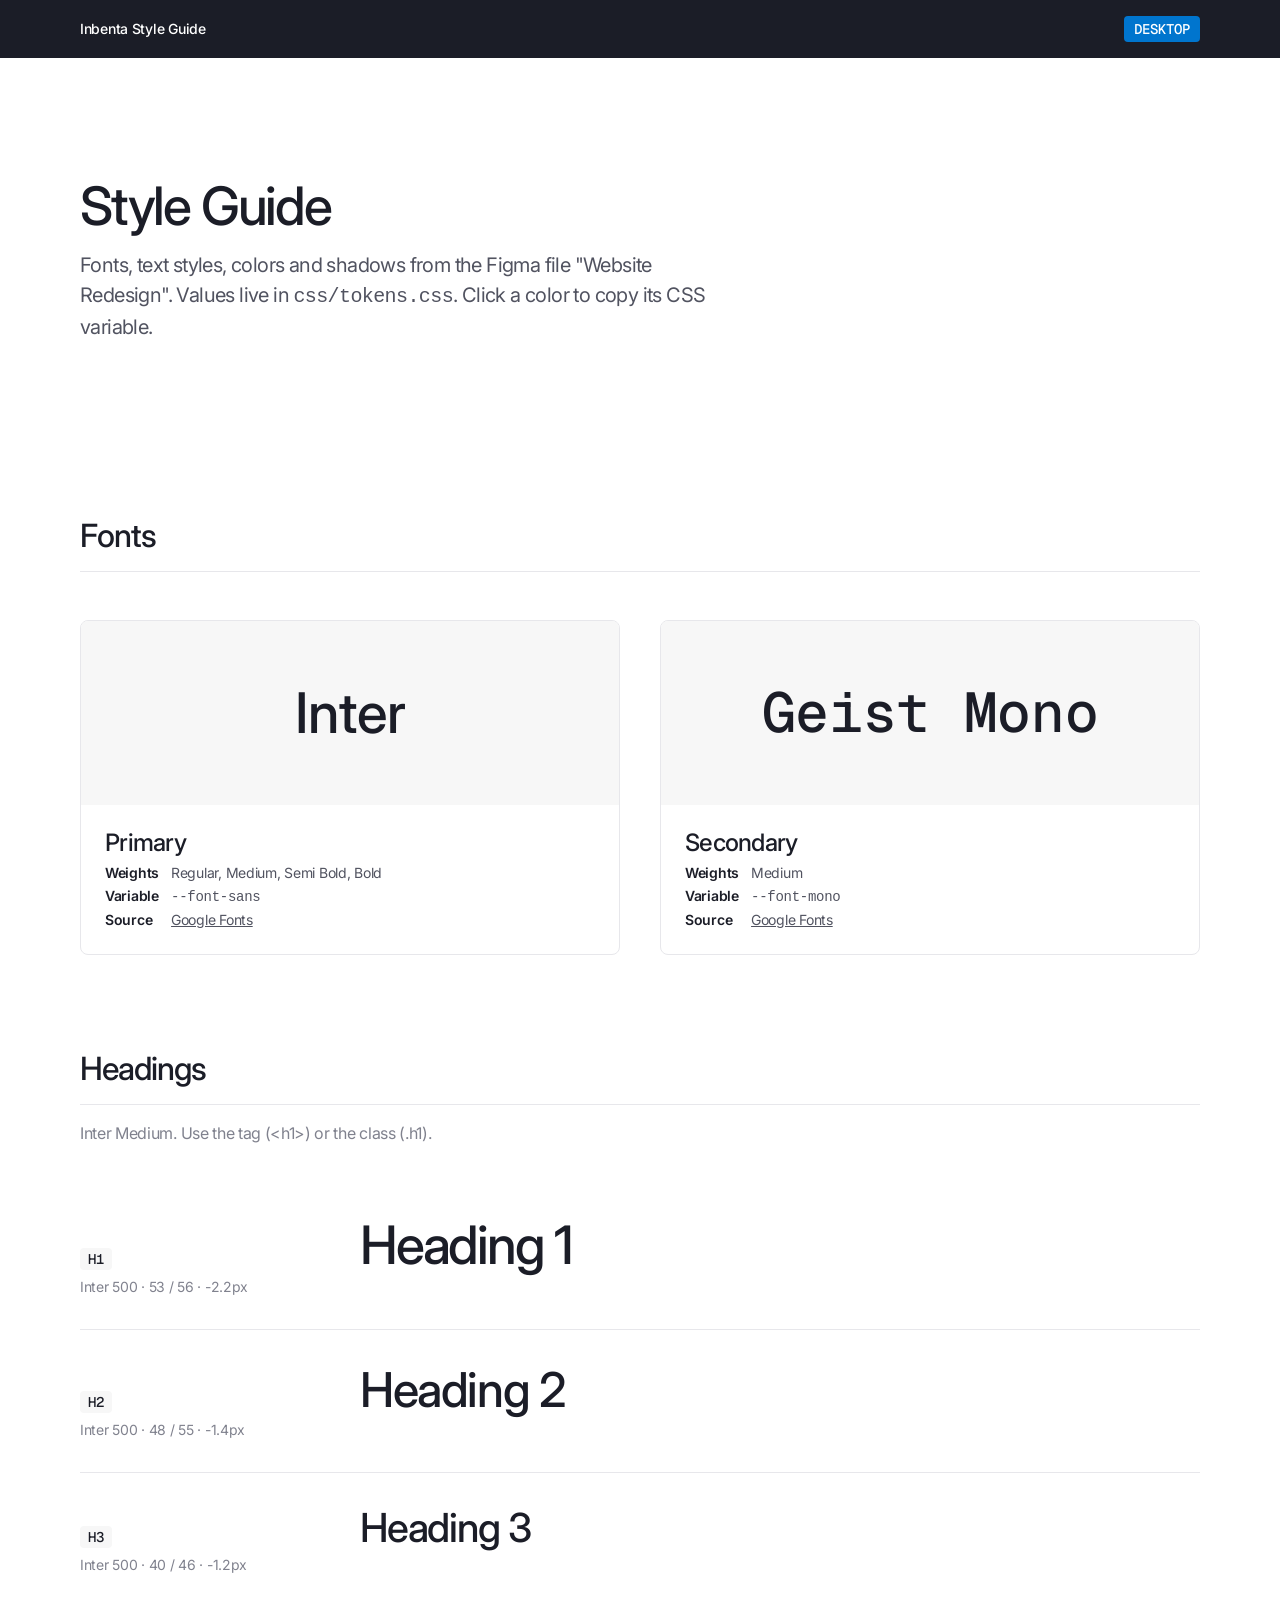
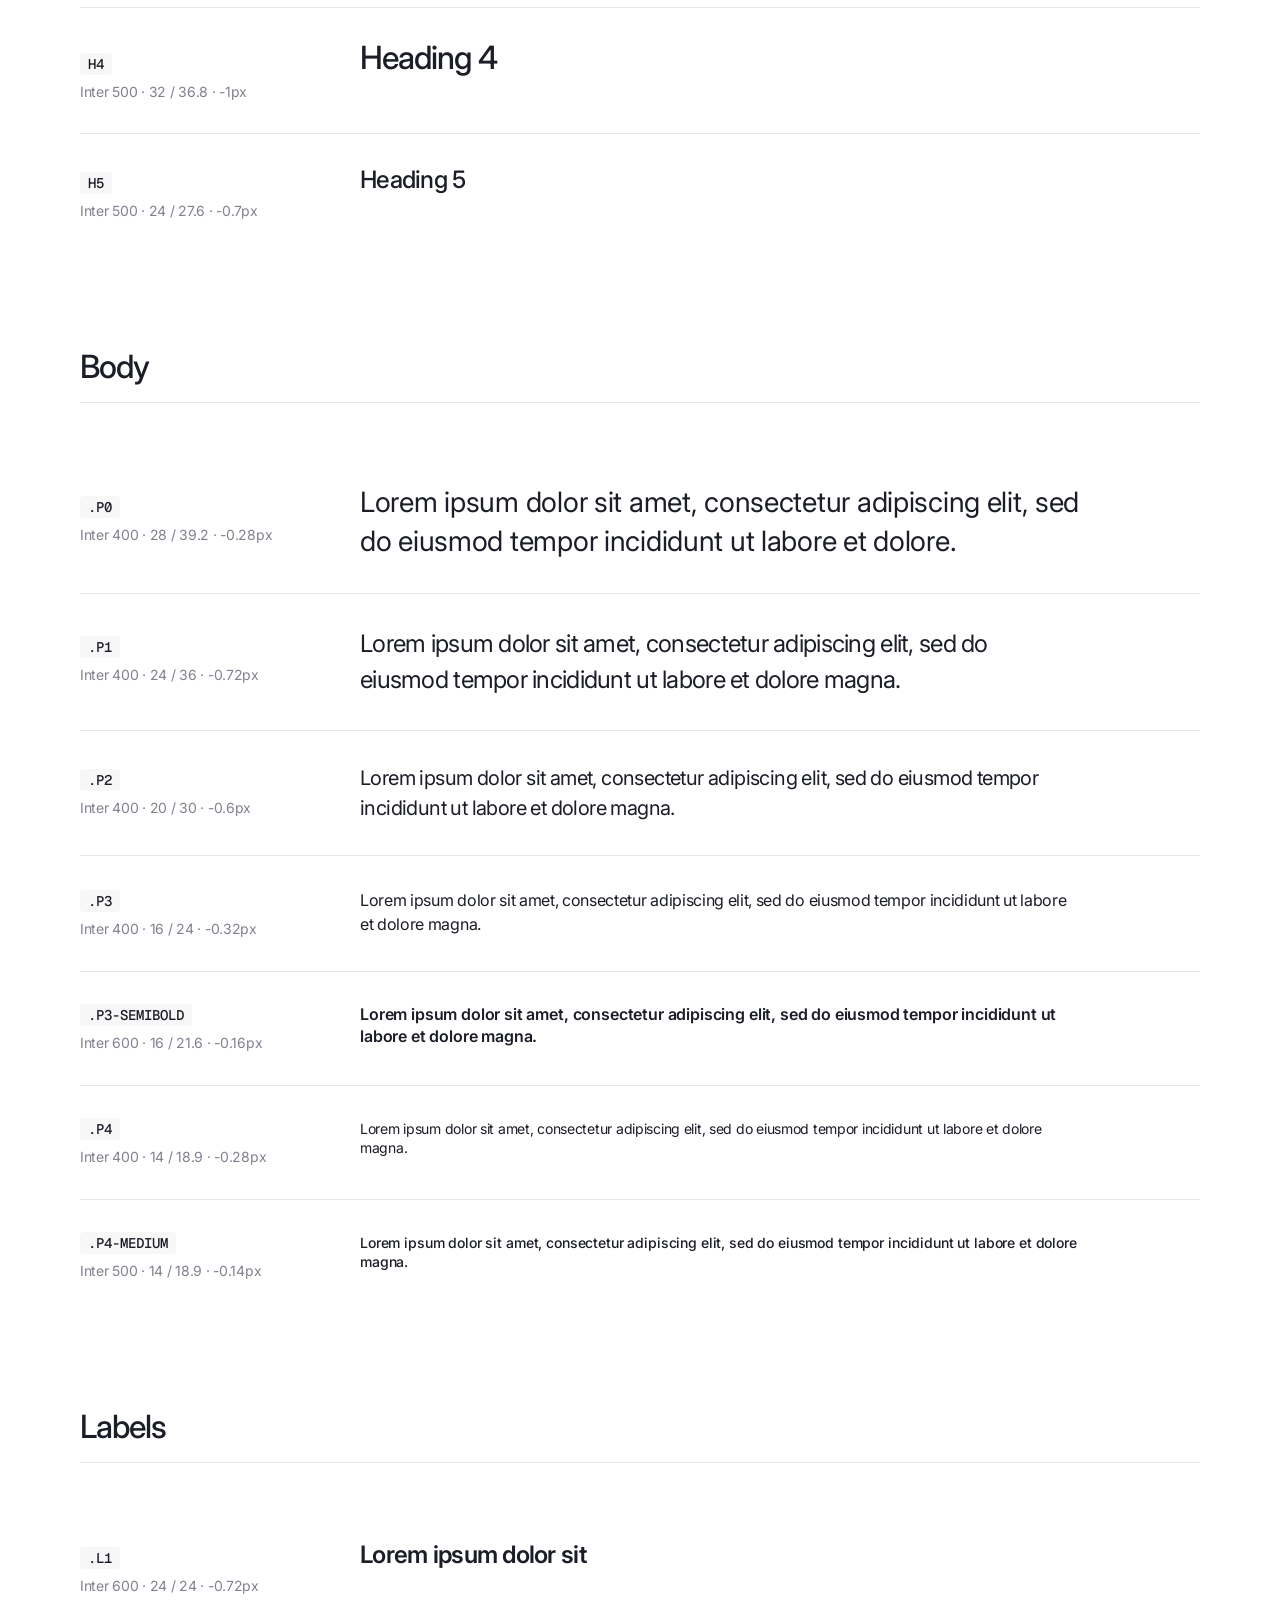
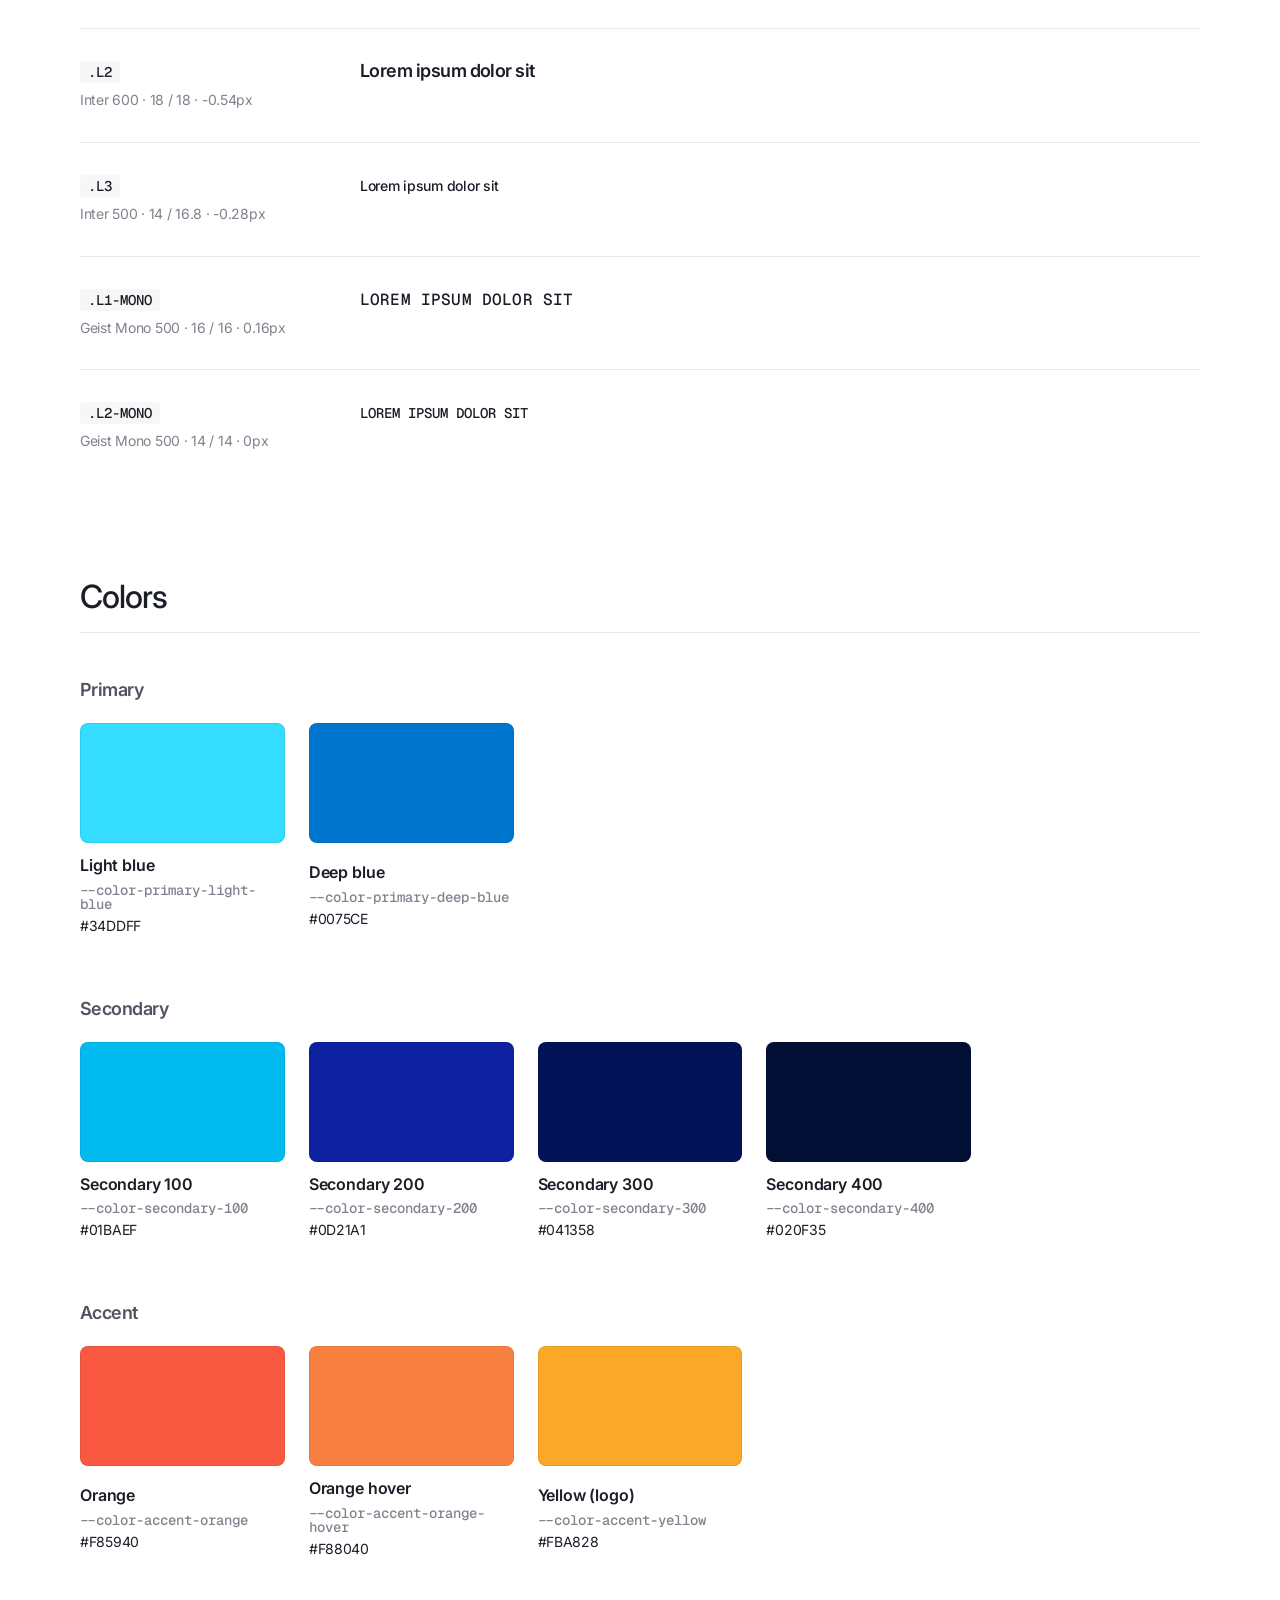
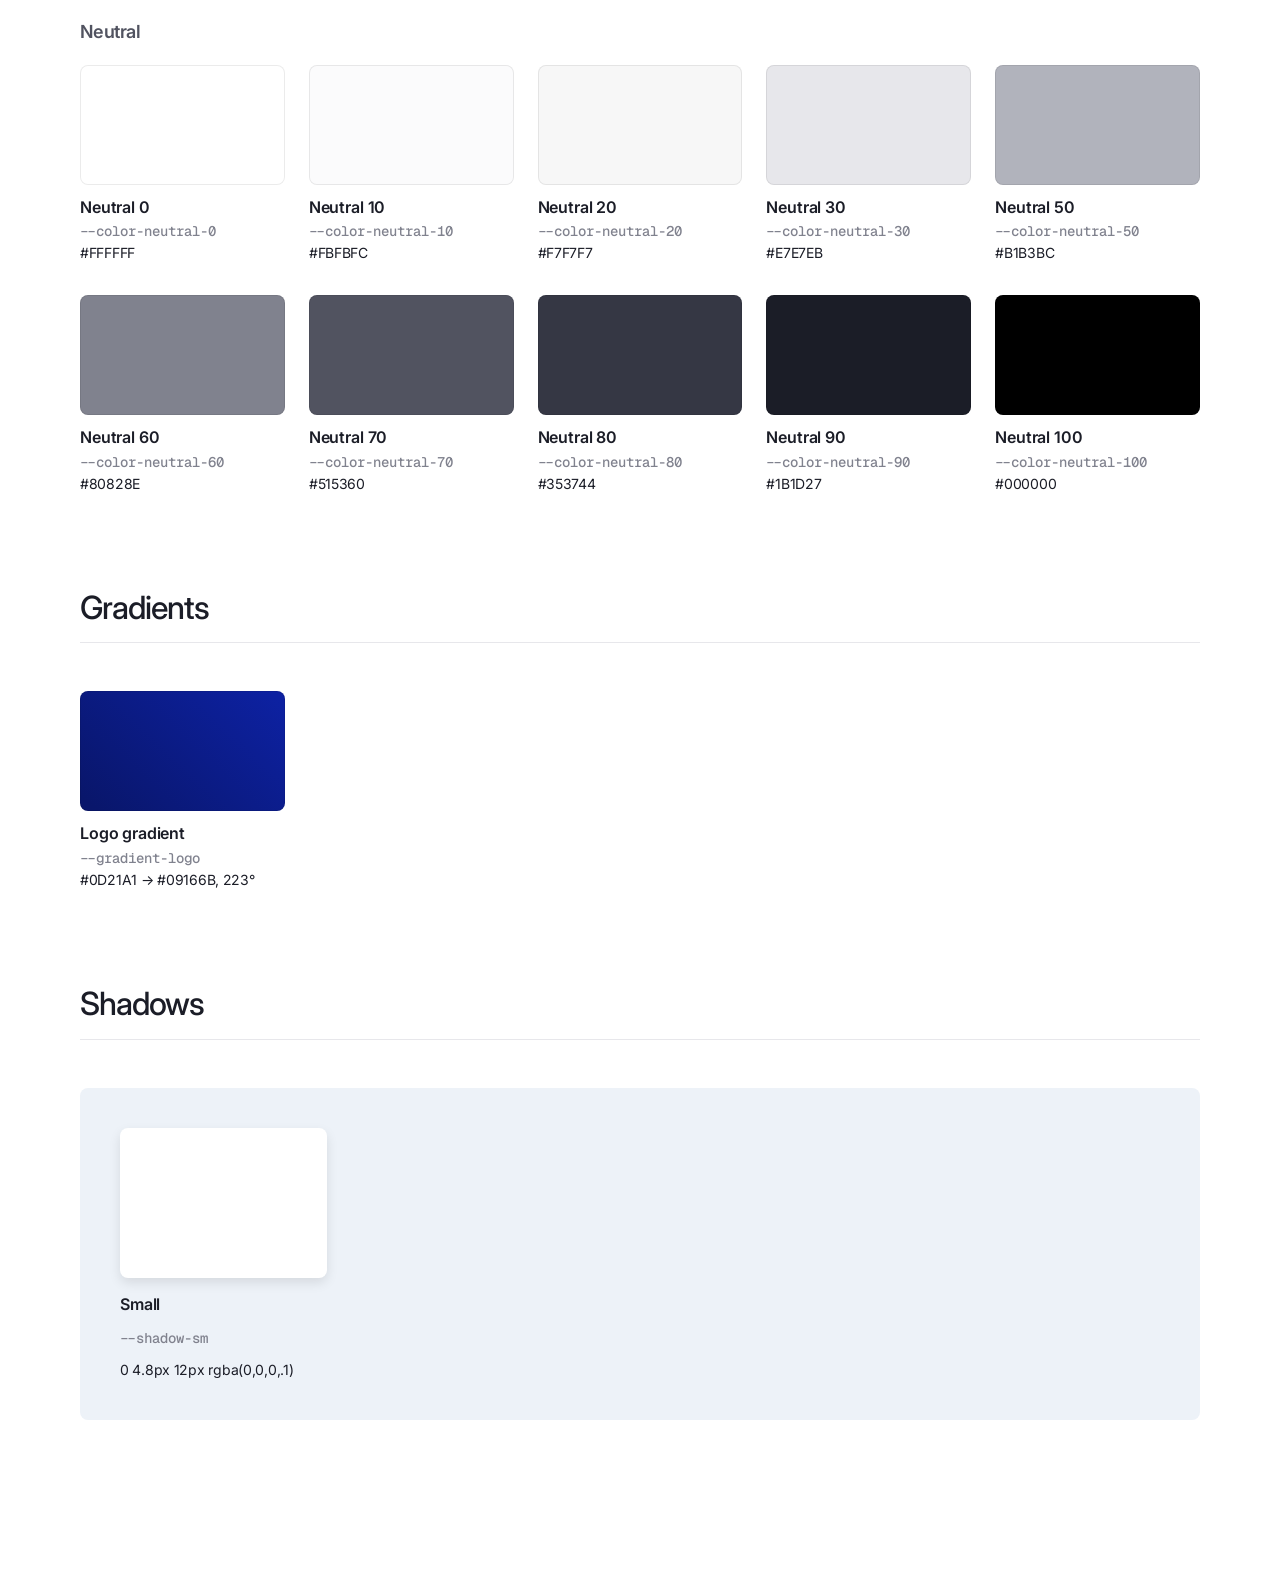
==== styleguide.html @ c87d6b05 "Add design tokens and style guide from Figma Colors, gradient, shadow and the full type scale (headi" ====
<!doctype html>
<html lang="en">
<head>
  <meta charset="utf-8">
  <meta name="viewport" content="width=device-width, initial-scale=1">
  <title>Inbenta Style Guide</title>

  <link rel="preconnect" href="https://fonts.googleapis.com">
  <link rel="preconnect" href="https://fonts.gstatic.com" crossorigin>
  <link rel="stylesheet" href="https://fonts.googleapis.com/css2?family=Geist+Mono:wght@500&family=Inter:wght@400;500;600;700&display=swap">

  <link rel="stylesheet" href="css/tokens.css">
  <link rel="stylesheet" href="css/base.css">

  <style>
    /* Layout of this preview page only. Not part of the design system. */
    .sg {
      max-width: 1440px;
      margin: 0 auto;
      padding: 0 80px 160px;
    }

    .sg-bar {
      position: sticky;
      top: 0;
      z-index: 10;
      display: flex;
      align-items: center;
      justify-content: space-between;
      gap: 16px;
      padding: 16px 80px;
      background: var(--color-neutral-90);
      color: var(--color-neutral-0);
    }

    .sg-bar__scale {
      padding: 6px 10px;
      border-radius: 4px;
      background: var(--color-primary-deep-blue);
    }

    .sg-hero {
      padding: 120px 0 80px;
    }

    .sg-hero p {
      margin-top: 16px;
      max-width: 640px;
      color: var(--color-neutral-70);
    }

    .sg-section {
      padding-top: 96px;
    }

    .sg-section__title {
      padding-bottom: 16px;
      margin-bottom: 48px;
      border-bottom: 1px solid var(--color-neutral-30);
    }

    .sg-section__note {
      margin: -32px 0 40px;
      color: var(--color-neutral-60);
    }

    /* Fonts */
    .sg-fonts {
      display: grid;
      grid-template-columns: repeat(2, 1fr);
      gap: 40px;
    }

    .sg-font {
      overflow: hidden;
      border: 1px solid var(--color-neutral-30);
      border-radius: 8px;
    }

    .sg-font__sample {
      display: flex;
      align-items: center;
      justify-content: center;
      padding: 64px 24px;
      background: var(--color-neutral-20);
      font-size: 56px;
      font-weight: var(--weight-medium);
      line-height: 1;
    }

    .sg-font__info {
      display: grid;
      gap: 8px;
      padding: 24px;
    }

    .sg-font__info dl {
      display: grid;
      grid-template-columns: auto 1fr;
      gap: 4px 12px;
      color: var(--color-neutral-70);
    }

    .sg-font__info dt {
      font-weight: var(--weight-semibold);
      color: var(--color-neutral-90);
    }

    /* Type specimens */
    .sg-type {
      display: grid;
      grid-template-columns: 240px 1fr;
      gap: 24px 40px;
      align-items: baseline;
      padding: 32px 0;
      border-bottom: 1px solid var(--color-neutral-30);
    }

    .sg-type:last-child {
      border-bottom: 0;
    }

    .sg-type__meta {
      display: grid;
      gap: 8px;
    }

    .sg-type__name {
      justify-self: start;
      padding: 4px 8px;
      border-radius: 4px;
      background: var(--color-neutral-20);
      color: var(--color-neutral-90);
    }

    .sg-type__spec {
      color: var(--color-neutral-60);
    }

    .sg-type__sample {
      max-width: 720px;
    }

    /* Colors */
    .sg-colors {
      display: grid;
      grid-template-columns: repeat(auto-fill, minmax(180px, 1fr));
      gap: 32px 24px;
    }

    .sg-swatch {
      display: grid;
      gap: 12px;
      padding: 0;
      border: 0;
      background: none;
      text-align: left;
      cursor: pointer;
    }

    .sg-swatch__chip {
      height: 120px;
      border-radius: 8px;
      box-shadow: inset 0 0 0 1px rgb(0 0 0 / 0.08);
      transition: transform 0.15s ease;
    }

    .sg-swatch:hover .sg-swatch__chip {
      transform: translateY(-2px);
    }

    .sg-swatch:focus-visible {
      outline: 2px solid var(--color-primary-deep-blue);
      outline-offset: 4px;
      border-radius: 8px;
    }

    .sg-swatch__text {
      display: grid;
      gap: 6px;
    }

    .sg-swatch__token {
      color: var(--color-neutral-60);
      text-transform: none; /* CSS variable names are case-sensitive */
      overflow-wrap: anywhere;
    }

    .sg-group + .sg-group {
      margin-top: 64px;
    }

    .sg-group__title {
      margin-bottom: 24px;
      color: var(--color-neutral-70);
    }

    /* Shadow */
    .sg-shadow-stage {
      padding: 40px;
      border-radius: 8px;
      background: #edf2f8;
    }

    .sg-shadow {
      display: grid;
      gap: 16px;
      width: 207px;
    }

    .sg-shadow__box {
      height: 150px;
      border-radius: 8px;
      background: var(--color-neutral-0);
    }

    /* Copy toast */
    .sg-toast {
      position: fixed;
      left: 50%;
      bottom: 32px;
      transform: translate(-50%, 16px);
      padding: 12px 16px;
      border-radius: 8px;
      background: var(--color-neutral-90);
      color: var(--color-neutral-0);
      opacity: 0;
      pointer-events: none;
      transition: opacity 0.2s ease, transform 0.2s ease;
    }

    .sg-toast.is-visible {
      opacity: 1;
      transform: translate(-50%, 0);
    }

    @media (max-width: 1023px) {
      .sg,
      .sg-bar {
        padding-left: 40px;
        padding-right: 40px;
      }

      .sg-type {
        grid-template-columns: 1fr;
        gap: 16px;
      }
    }

    @media (max-width: 767px) {
      .sg,
      .sg-bar {
        padding-left: 16px;
        padding-right: 16px;
      }

      .sg-hero {
        padding: 64px 0 40px;
      }

      .sg-section {
        padding-top: 64px;
      }

      .sg-fonts {
        grid-template-columns: 1fr;
        gap: 24px;
      }

      .sg-font__sample {
        font-size: 40px;
      }

      .sg-colors {
        grid-template-columns: repeat(2, 1fr);
        gap: 24px 16px;
      }

      .sg-shadow-stage {
        padding: 24px;
      }
    }
  </style>
</head>
<body>

  <div class="sg-bar">
    <span class="l3">Inbenta Style Guide</span>
    <span class="sg-bar__scale l2-mono" id="scale-label">Desktop</span>
  </div>

  <main class="sg">

    <header class="sg-hero">
      <h1>Style Guide</h1>
      <p class="p2">Fonts, text styles, colors and shadows from the Figma file "Website Redesign". Values live in <code>css/tokens.css</code>. Click a color to copy its CSS variable.</p>
    </header>

    <!-- Fonts -->
    <section class="sg-section" aria-labelledby="fonts">
      <h2 class="h4 sg-section__title" id="fonts">Fonts</h2>
      <div class="sg-fonts">
        <article class="sg-font">
          <div class="sg-font__sample" style="font-family: var(--font-sans)">Inter</div>
          <div class="sg-font__info">
            <h3 class="h5">Primary</h3>
            <dl class="p4">
              <dt>Weights</dt><dd>Regular, Medium, Semi Bold, Bold</dd>
              <dt>Variable</dt><dd><code>--font-sans</code></dd>
              <dt>Source</dt><dd><a href="https://fonts.google.com/specimen/Inter" target="_blank" rel="noopener">Google Fonts</a></dd>
            </dl>
          </div>
        </article>
        <article class="sg-font">
          <div class="sg-font__sample" style="font-family: var(--font-mono)">Geist Mono</div>
          <div class="sg-font__info">
            <h3 class="h5">Secondary</h3>
            <dl class="p4">
              <dt>Weights</dt><dd>Medium</dd>
              <dt>Variable</dt><dd><code>--font-mono</code></dd>
              <dt>Source</dt><dd><a href="https://fonts.google.com/specimen/Geist+Mono" target="_blank" rel="noopener">Google Fonts</a></dd>
            </dl>
          </div>
        </article>
      </div>
    </section>

    <!-- Headings -->
    <section class="sg-section" aria-labelledby="headings">
      <h2 class="h4 sg-section__title" id="headings">Headings</h2>
      <p class="p3 sg-section__note">Inter Medium. Use the tag (&lt;h1&gt;) or the class (.h1).</p>
      <div>
        <div class="sg-type">
          <div class="sg-type__meta"><span class="sg-type__name l2-mono">H1</span><span class="sg-type__spec p4" data-spec-for="s-h1"></span></div>
          <p class="h1 sg-type__sample" id="s-h1">Heading 1</p>
        </div>
        <div class="sg-type">
          <div class="sg-type__meta"><span class="sg-type__name l2-mono">H2</span><span class="sg-type__spec p4" data-spec-for="s-h2"></span></div>
          <p class="h2 sg-type__sample" id="s-h2">Heading 2</p>
        </div>
        <div class="sg-type">
          <div class="sg-type__meta"><span class="sg-type__name l2-mono">H3</span><span class="sg-type__spec p4" data-spec-for="s-h3"></span></div>
          <p class="h3 sg-type__sample" id="s-h3">Heading 3</p>
        </div>
        <div class="sg-type">
          <div class="sg-type__meta"><span class="sg-type__name l2-mono">H4</span><span class="sg-type__spec p4" data-spec-for="s-h4"></span></div>
          <p class="h4 sg-type__sample" id="s-h4">Heading 4</p>
        </div>
        <div class="sg-type">
          <div class="sg-type__meta"><span class="sg-type__name l2-mono">H5</span><span class="sg-type__spec p4" data-spec-for="s-h5"></span></div>
          <p class="h5 sg-type__sample" id="s-h5">Heading 5</p>
        </div>
      </div>
    </section>

    <!-- Body -->
    <section class="sg-section" aria-labelledby="body">
      <h2 class="h4 sg-section__title" id="body">Body</h2>
      <div>
        <div class="sg-type">
          <div class="sg-type__meta"><span class="sg-type__name l2-mono">.p0</span><span class="sg-type__spec p4" data-spec-for="s-p0"></span></div>
          <p class="p0 sg-type__sample" id="s-p0">Lorem ipsum dolor sit amet, consectetur adipiscing elit, sed do eiusmod tempor incididunt ut labore et dolore.</p>
        </div>
        <div class="sg-type">
          <div class="sg-type__meta"><span class="sg-type__name l2-mono">.p1</span><span class="sg-type__spec p4" data-spec-for="s-p1"></span></div>
          <p class="p1 sg-type__sample" id="s-p1">Lorem ipsum dolor sit amet, consectetur adipiscing elit, sed do eiusmod tempor incididunt ut labore et dolore magna.</p>
        </div>
        <div class="sg-type">
          <div class="sg-type__meta"><span class="sg-type__name l2-mono">.p2</span><span class="sg-type__spec p4" data-spec-for="s-p2"></span></div>
          <p class="p2 sg-type__sample" id="s-p2">Lorem ipsum dolor sit amet, consectetur adipiscing elit, sed do eiusmod tempor incididunt ut labore et dolore magna.</p>
        </div>
        <div class="sg-type">
          <div class="sg-type__meta"><span class="sg-type__name l2-mono">.p3</span><span class="sg-type__spec p4" data-spec-for="s-p3"></span></div>
          <p class="p3 sg-type__sample" id="s-p3">Lorem ipsum dolor sit amet, consectetur adipiscing elit, sed do eiusmod tempor incididunt ut labore et dolore magna.</p>
        </div>
        <div class="sg-type">
          <div class="sg-type__meta"><span class="sg-type__name l2-mono">.p3-semibold</span><span class="sg-type__spec p4" data-spec-for="s-p3sb"></span></div>
          <p class="p3-semibold sg-type__sample" id="s-p3sb">Lorem ipsum dolor sit amet, consectetur adipiscing elit, sed do eiusmod tempor incididunt ut labore et dolore magna.</p>
        </div>
        <div class="sg-type">
          <div class="sg-type__meta"><span class="sg-type__name l2-mono">.p4</span><span class="sg-type__spec p4" data-spec-for="s-p4"></span></div>
          <p class="p4 sg-type__sample" id="s-p4">Lorem ipsum dolor sit amet, consectetur adipiscing elit, sed do eiusmod tempor incididunt ut labore et dolore magna.</p>
        </div>
        <div class="sg-type">
          <div class="sg-type__meta"><span class="sg-type__name l2-mono">.p4-medium</span><span class="sg-type__spec p4" data-spec-for="s-p4m"></span></div>
          <p class="p4-medium sg-type__sample" id="s-p4m">Lorem ipsum dolor sit amet, consectetur adipiscing elit, sed do eiusmod tempor incididunt ut labore et dolore magna.</p>
        </div>
      </div>
    </section>

    <!-- Labels -->
    <section class="sg-section" aria-labelledby="labels">
      <h2 class="h4 sg-section__title" id="labels">Labels</h2>
      <div>
        <div class="sg-type">
          <div class="sg-type__meta"><span class="sg-type__name l2-mono">.l1</span><span class="sg-type__spec p4" data-spec-for="s-l1"></span></div>
          <p class="l1 sg-type__sample" id="s-l1">Lorem ipsum dolor sit</p>
        </div>
        <div class="sg-type">
          <div class="sg-type__meta"><span class="sg-type__name l2-mono">.l2</span><span class="sg-type__spec p4" data-spec-for="s-l2"></span></div>
          <p class="l2 sg-type__sample" id="s-l2">Lorem ipsum dolor sit</p>
        </div>
        <div class="sg-type">
          <div class="sg-type__meta"><span class="sg-type__name l2-mono">.l3</span><span class="sg-type__spec p4" data-spec-for="s-l3"></span></div>
          <p class="l3 sg-type__sample" id="s-l3">Lorem ipsum dolor sit</p>
        </div>
        <div class="sg-type">
          <div class="sg-type__meta"><span class="sg-type__name l2-mono">.l1-mono</span><span class="sg-type__spec p4" data-spec-for="s-l1m"></span></div>
          <p class="l1-mono sg-type__sample" id="s-l1m">Lorem ipsum dolor sit</p>
        </div>
        <div class="sg-type">
          <div class="sg-type__meta"><span class="sg-type__name l2-mono">.l2-mono</span><span class="sg-type__spec p4" data-spec-for="s-l2m"></span></div>
          <p class="l2-mono sg-type__sample" id="s-l2m">Lorem ipsum dolor sit</p>
        </div>
      </div>
    </section>

    <!-- Colors -->
    <section class="sg-section" aria-labelledby="colors">
      <h2 class="h4 sg-section__title" id="colors">Colors</h2>
      <div id="color-groups"></div>
    </section>

    <!-- Gradient -->
    <section class="sg-section" aria-labelledby="gradients">
      <h2 class="h4 sg-section__title" id="gradients">Gradients</h2>
      <div class="sg-colors">
        <button class="sg-swatch" type="button" data-copy="var(--gradient-logo)">
          <span class="sg-swatch__chip" style="background: var(--gradient-logo)"></span>
          <span class="sg-swatch__text">
            <span class="p3-semibold">Logo gradient</span>
            <span class="sg-swatch__token l2-mono">--gradient-logo</span>
            <span class="p4">#0D21A1 → #09166B, 223°</span>
          </span>
        </button>
      </div>
    </section>

    <!-- Shadows -->
    <section class="sg-section" aria-labelledby="shadows">
      <h2 class="h4 sg-section__title" id="shadows">Shadows</h2>
      <div class="sg-shadow-stage">
        <div class="sg-shadow">
          <div class="sg-shadow__box" style="box-shadow: var(--shadow-sm)"></div>
          <span class="p3-semibold">Small</span>
          <span class="sg-swatch__token l2-mono">--shadow-sm</span>
          <span class="p4">0 4.8px 12px rgba(0,0,0,.1)</span>
        </div>
      </div>
    </section>

  </main>

  <div class="sg-toast p4-medium" id="toast" role="status" aria-live="polite"></div>

  <script>
    // Color groups. Hex values are read from tokens.css, so this page always shows the real values.
    const COLOR_GROUPS = [
      { title: "Primary", colors: [
        ["Light blue", "--color-primary-light-blue"],
        ["Deep blue", "--color-primary-deep-blue"],
      ]},
      { title: "Secondary", colors: [
        ["Secondary 100", "--color-secondary-100"],
        ["Secondary 200", "--color-secondary-200"],
        ["Secondary 300", "--color-secondary-300"],
        ["Secondary 400", "--color-secondary-400"],
      ]},
      { title: "Accent", colors: [
        ["Orange", "--color-accent-orange"],
        ["Orange hover", "--color-accent-orange-hover"],
        ["Yellow (logo)", "--color-accent-yellow"],
      ]},
      { title: "Neutral", colors: [
        ["Neutral 0", "--color-neutral-0"],
        ["Neutral 10", "--color-neutral-10"],
        ["Neutral 20", "--color-neutral-20"],
        ["Neutral 30", "--color-neutral-30"],
        ["Neutral 50", "--color-neutral-50"],
        ["Neutral 60", "--color-neutral-60"],
        ["Neutral 70", "--color-neutral-70"],
        ["Neutral 80", "--color-neutral-80"],
        ["Neutral 90", "--color-neutral-90"],
        ["Neutral 100", "--color-neutral-100"],
      ]},
    ];

    const rootStyle = getComputedStyle(document.documentElement);
    const groupsEl = document.getElementById("color-groups");

    for (const group of COLOR_GROUPS) {
      const wrap = document.createElement("div");
      wrap.className = "sg-group";

      const title = document.createElement("h3");
      title.className = "l2 sg-group__title";
      title.textContent = group.title;
      wrap.appendChild(title);

      const grid = document.createElement("div");
      grid.className = "sg-colors";

      for (const [name, token] of group.colors) {
        const hex = rootStyle.getPropertyValue(token).trim().toUpperCase();
        const btn = document.createElement("button");
        btn.type = "button";
        btn.className = "sg-swatch";
        btn.dataset.copy = `var(${token})`;
        btn.innerHTML = `
          <span class="sg-swatch__chip" style="background: var(${token})"></span>
          <span class="sg-swatch__text">
            <span class="p3-semibold"></span>
            <span class="sg-swatch__token l2-mono"></span>
            <span class="p4"></span>
          </span>`;
        const [nameEl, tokenEl, hexEl] = btn.querySelectorAll(".sg-swatch__text > span");
        nameEl.textContent = name;
        tokenEl.textContent = token;
        hexEl.textContent = hex;
        grid.appendChild(btn);
      }

      wrap.appendChild(grid);
      groupsEl.appendChild(wrap);
    }

    // Copy a CSS variable on click.
    const toast = document.getElementById("toast");
    let toastTimer;
    document.addEventListener("click", async (event) => {
      const swatch = event.target.closest("[data-copy]");
      if (!swatch) return;
      const value = swatch.dataset.copy;
      try {
        await navigator.clipboard.writeText(value);
        toast.textContent = `Copied ${value}`;
      } catch {
        toast.textContent = value;
      }
      toast.classList.add("is-visible");
      clearTimeout(toastTimer);
      toastTimer = setTimeout(() => toast.classList.remove("is-visible"), 1600);
    });

    // Show the live size / line height / tracking of each text style.
    const round = (n) => Math.round(n * 100) / 100;

    function updateSpecs() {
      for (const el of document.querySelectorAll("[data-spec-for]")) {
        const sample = document.getElementById(el.dataset.specFor);
        const cs = getComputedStyle(sample);
        const size = parseFloat(cs.fontSize);
        const line = parseFloat(cs.lineHeight);
        const tracking = parseFloat(cs.letterSpacing) || 0;
        const family = cs.fontFamily.split(",")[0].replace(/"/g, "");
        el.textContent = `${family} ${cs.fontWeight} · ${round(size)} / ${round(line)} · ${round(tracking)}px`;
      }
      const mobile = window.matchMedia("(max-width: 767px)").matches;
      document.getElementById("scale-label").textContent = mobile ? "Mobile (proposal)" : "Desktop";
    }

    updateSpecs();
    document.fonts.ready.then(updateSpecs);
    window.addEventListener("resize", updateSpecs);
  </script>
</body>
</html>
---- css/tokens.css ----
/*
 * Inbenta design tokens
 * Source: Figma "Website Redesign" → Style Guide (node 1635:43459)
 *
 * Change a value here and it updates everywhere on the site.
 */

:root {
  /* ---------- Fonts ---------- */
  --font-sans: "Inter", system-ui, -apple-system, "Segoe UI", sans-serif;
  --font-mono: "Geist Mono", ui-monospace, "SF Mono", Menlo, monospace;

  --weight-regular: 400;
  --weight-medium: 500;
  --weight-semibold: 600;
  --weight-bold: 700;

  /* ---------- Colors: Primary ---------- */
  --color-primary-light-blue: #34ddff;
  --color-primary-deep-blue: #0075ce;

  /* ---------- Colors: Secondary ---------- */
  --color-secondary-100: #01baef;
  --color-secondary-200: #0d21a1;
  --color-secondary-300: #041358;
  --color-secondary-400: #020f35;

  /* ---------- Colors: Accent ---------- */
  --color-accent-orange: #f85940;
  --color-accent-orange-hover: #f88040;
  --color-accent-yellow: #fba828; /* logo yellow */

  /* ---------- Colors: Neutral ---------- */
  --color-neutral-0: #ffffff;
  --color-neutral-10: #fbfbfc;
  --color-neutral-20: #f7f7f7;
  --color-neutral-30: #e7e7eb;
  --color-neutral-50: #b1b3bc;
  --color-neutral-60: #80828e;
  --color-neutral-70: #515360;
  --color-neutral-80: #353744;
  --color-neutral-90: #1b1d27;
  --color-neutral-100: #000000;

  /* ---------- Gradients ---------- */
  --gradient-logo: linear-gradient(223.26deg, #0d21a1 4.68%, #09166b 94.95%);

  /* ---------- Shadows ---------- */
  --shadow-sm: 0 4.8px 12px 0 rgb(0 0 0 / 0.1);

  /* ---------- Type scale: desktop (from Figma) ----------
   * Line height is a ratio and letter spacing is in em,
   * so both stay proportional when the font size changes on mobile.
   * At desktop sizes they equal the Figma px values exactly.
   */

  /* Headings: Inter Medium */
  --h1-size: 53px;  --h1-line: 1.0566; /* 56px */    --h1-tracking: -0.0415em; /* -2.2px */
  --h2-size: 48px;  --h2-line: 1.1458; /* 55px */    --h2-tracking: -0.0292em; /* -1.4px */
  --h3-size: 40px;  --h3-line: 1.15;   /* 46px */    --h3-tracking: -0.03em;   /* -1.2px */
  --h4-size: 32px;  --h4-line: 1.15;   /* 36.8px */  --h4-tracking: -0.0313em; /* -1px */
  --h5-size: 24px;  --h5-line: 1.15;   /* 27.6px */  --h5-tracking: -0.0292em; /* -0.7px */

  /* Body: Inter Regular (unless noted) */
  --p0-size: 28px;  --p0-line: 1.4;    /* 39.2px */  --p0-tracking: -0.01em;   /* -0.28px */
  --p1-size: 24px;  --p1-line: 1.5;    /* 36px */    --p1-tracking: -0.03em;   /* -0.72px */
  --p2-size: 20px;  --p2-line: 1.5;    /* 30px */    --p2-tracking: -0.03em;   /* -0.6px */
  --p3-size: 16px;  --p3-line: 1.5;    /* 24px */    --p3-tracking: -0.02em;   /* -0.32px */
  --p3-semibold-size: 16px; --p3-semibold-line: 1.35; /* 21.6px */ --p3-semibold-tracking: -0.01em; /* -0.16px */
  --p4-size: 14px;  --p4-line: 1.35;   /* 18.9px */  --p4-tracking: -0.02em;   /* -0.28px */
  --p4-medium-size: 14px; --p4-medium-line: 1.35; /* 18.9px */ --p4-medium-tracking: -0.01em; /* -0.14px */

  /* Labels */
  --l1-size: 24px;  --l1-line: 1;      /* 24px */    --l1-tracking: -0.03em;   /* -0.72px, Semi Bold */
  --l2-size: 18px;  --l2-line: 1;      /* 18px */    --l2-tracking: -0.03em;   /* -0.54px, Semi Bold */
  --l3-size: 14px;  --l3-line: 1.2;    /* 16.8px */  --l3-tracking: -0.02em;   /* -0.28px, Medium */
  --l1-mono-size: 16px; --l1-mono-line: 1; /* 16px */ --l1-mono-tracking: 0.01em; /* +0.16px, Geist Mono Medium */
  --l2-mono-size: 14px; --l2-mono-line: 1; /* 14px */ --l2-mono-tracking: 0;      /* Geist Mono Medium */
}

/* ---------- Type scale: mobile ----------
 * NOT in Figma yet (the style guide only has Desktop).
 * Proposed values; only font sizes change, line height and tracking follow.
 */
@media (max-width: 767px) {
  :root {
    --h1-size: 36px;
    --h2-size: 32px;
    --h3-size: 28px;
    --h4-size: 24px;
    --h5-size: 20px;

    --p0-size: 22px;
    --p1-size: 20px;
    --p2-size: 18px;

    --l1-size: 20px;
    --l2-size: 16px;
  }
}
---- css/base.css ----
/*
 * Base styles: a light reset and the text styles from the Figma style guide.
 * Requires tokens.css to be loaded first.
 */

/* ---------- Reset ---------- */
*,
*::before,
*::after {
  box-sizing: border-box;
}

html {
  -webkit-text-size-adjust: 100%;
  text-size-adjust: 100%;
}

body {
  margin: 0;
  font-family: var(--font-sans);
  font-weight: var(--weight-regular);
  font-size: var(--p3-size);
  line-height: var(--p3-line);
  letter-spacing: var(--p3-tracking);
  color: var(--color-neutral-90);
  background: var(--color-neutral-0);
  -webkit-font-smoothing: antialiased;
  -moz-osx-font-smoothing: grayscale;
}

h1, h2, h3, h4, h5, h6,
p, figure, blockquote, dl, dd {
  margin: 0;
}

img, svg, video {
  display: block;
  max-width: 100%;
}

button, input, select, textarea {
  font: inherit;
  letter-spacing: inherit;
  color: inherit;
}

a {
  color: inherit;
}

/* ---------- Headings ----------
 * Use the class when the visual size differs from the HTML level,
 * e.g. <h2 class="h4">.
 */
h1, .h1, h2, .h2, h3, .h3, h4, .h4, h5, .h5 {
  font-family: var(--font-sans);
  font-weight: var(--weight-medium);
}

h1, .h1 { font-size: var(--h1-size); line-height: var(--h1-line); letter-spacing: var(--h1-tracking); }
h2, .h2 { font-size: var(--h2-size); line-height: var(--h2-line); letter-spacing: var(--h2-tracking); }
h3, .h3 { font-size: var(--h3-size); line-height: var(--h3-line); letter-spacing: var(--h3-tracking); }
h4, .h4 { font-size: var(--h4-size); line-height: var(--h4-line); letter-spacing: var(--h4-tracking); }
h5, .h5 { font-size: var(--h5-size); line-height: var(--h5-line); letter-spacing: var(--h5-tracking); }

/* ---------- Body ---------- */
.p0, .p1, .p2, .p3, .p4 {
  font-family: var(--font-sans);
  font-weight: var(--weight-regular);
}

.p0 { font-size: var(--p0-size); line-height: var(--p0-line); letter-spacing: var(--p0-tracking); }
.p1 { font-size: var(--p1-size); line-height: var(--p1-line); letter-spacing: var(--p1-tracking); }
.p2 { font-size: var(--p2-size); line-height: var(--p2-line); letter-spacing: var(--p2-tracking); }
.p3 { font-size: var(--p3-size); line-height: var(--p3-line); letter-spacing: var(--p3-tracking); }
.p4 { font-size: var(--p4-size); line-height: var(--p4-line); letter-spacing: var(--p4-tracking); }

.p3-semibold {
  font-family: var(--font-sans);
  font-weight: var(--weight-semibold);
  font-size: var(--p3-semibold-size);
  line-height: var(--p3-semibold-line);
  letter-spacing: var(--p3-semibold-tracking);
}

.p4-medium {
  font-family: var(--font-sans);
  font-weight: var(--weight-medium);
  font-size: var(--p4-medium-size);
  line-height: var(--p4-medium-line);
  letter-spacing: var(--p4-medium-tracking);
}

/* ---------- Labels ---------- */
.l1, .l2 { font-family: var(--font-sans); font-weight: var(--weight-semibold); }
.l3 { font-family: var(--font-sans); font-weight: var(--weight-medium); }

.l1 { font-size: var(--l1-size); line-height: var(--l1-line); letter-spacing: var(--l1-tracking); }
.l2 { font-size: var(--l2-size); line-height: var(--l2-line); letter-spacing: var(--l2-tracking); }
.l3 { font-size: var(--l3-size); line-height: var(--l3-line); letter-spacing: var(--l3-tracking); }

.l1-mono,
.l2-mono {
  font-family: var(--font-mono);
  font-weight: var(--weight-medium);
  text-transform: uppercase;
}

.l1-mono { font-size: var(--l1-mono-size); line-height: var(--l1-mono-line); letter-spacing: var(--l1-mono-tracking); }
.l2-mono { font-size: var(--l2-mono-size); line-height: var(--l2-mono-line); letter-spacing: var(--l2-mono-tracking); }
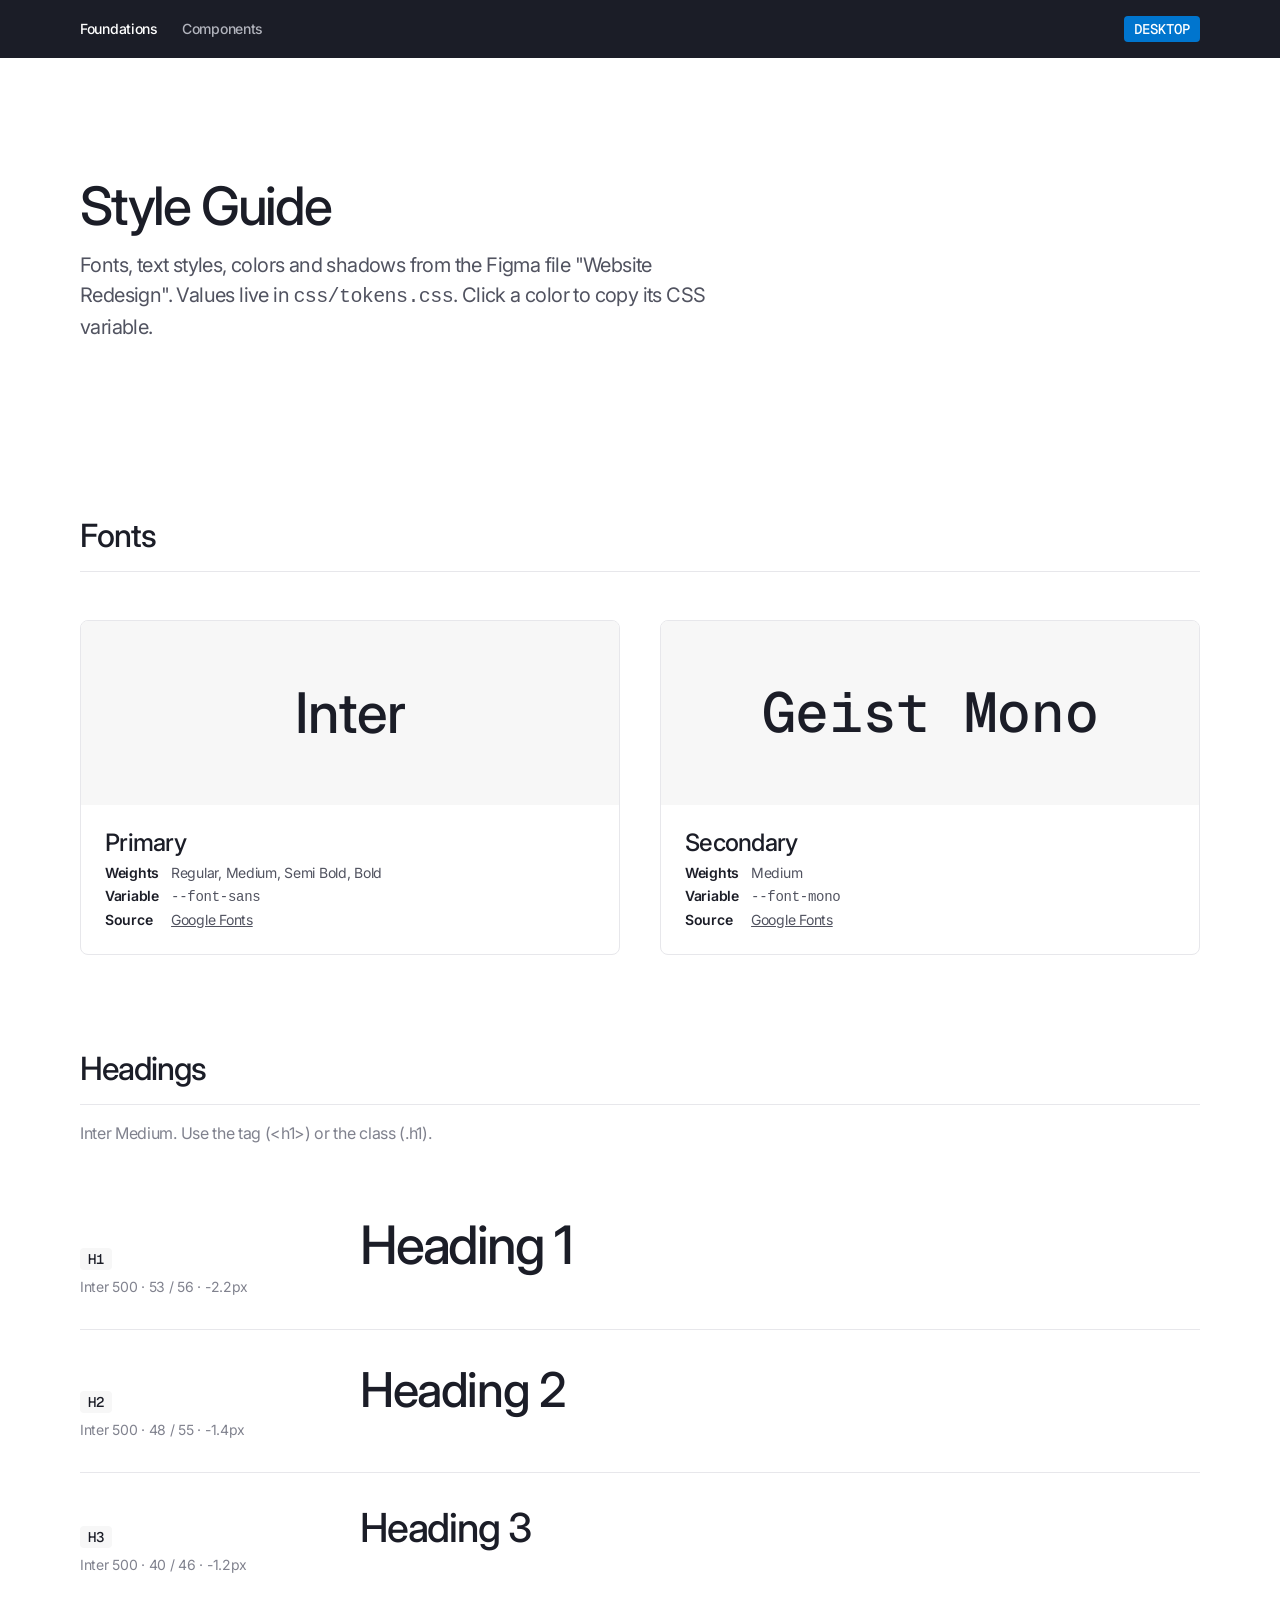
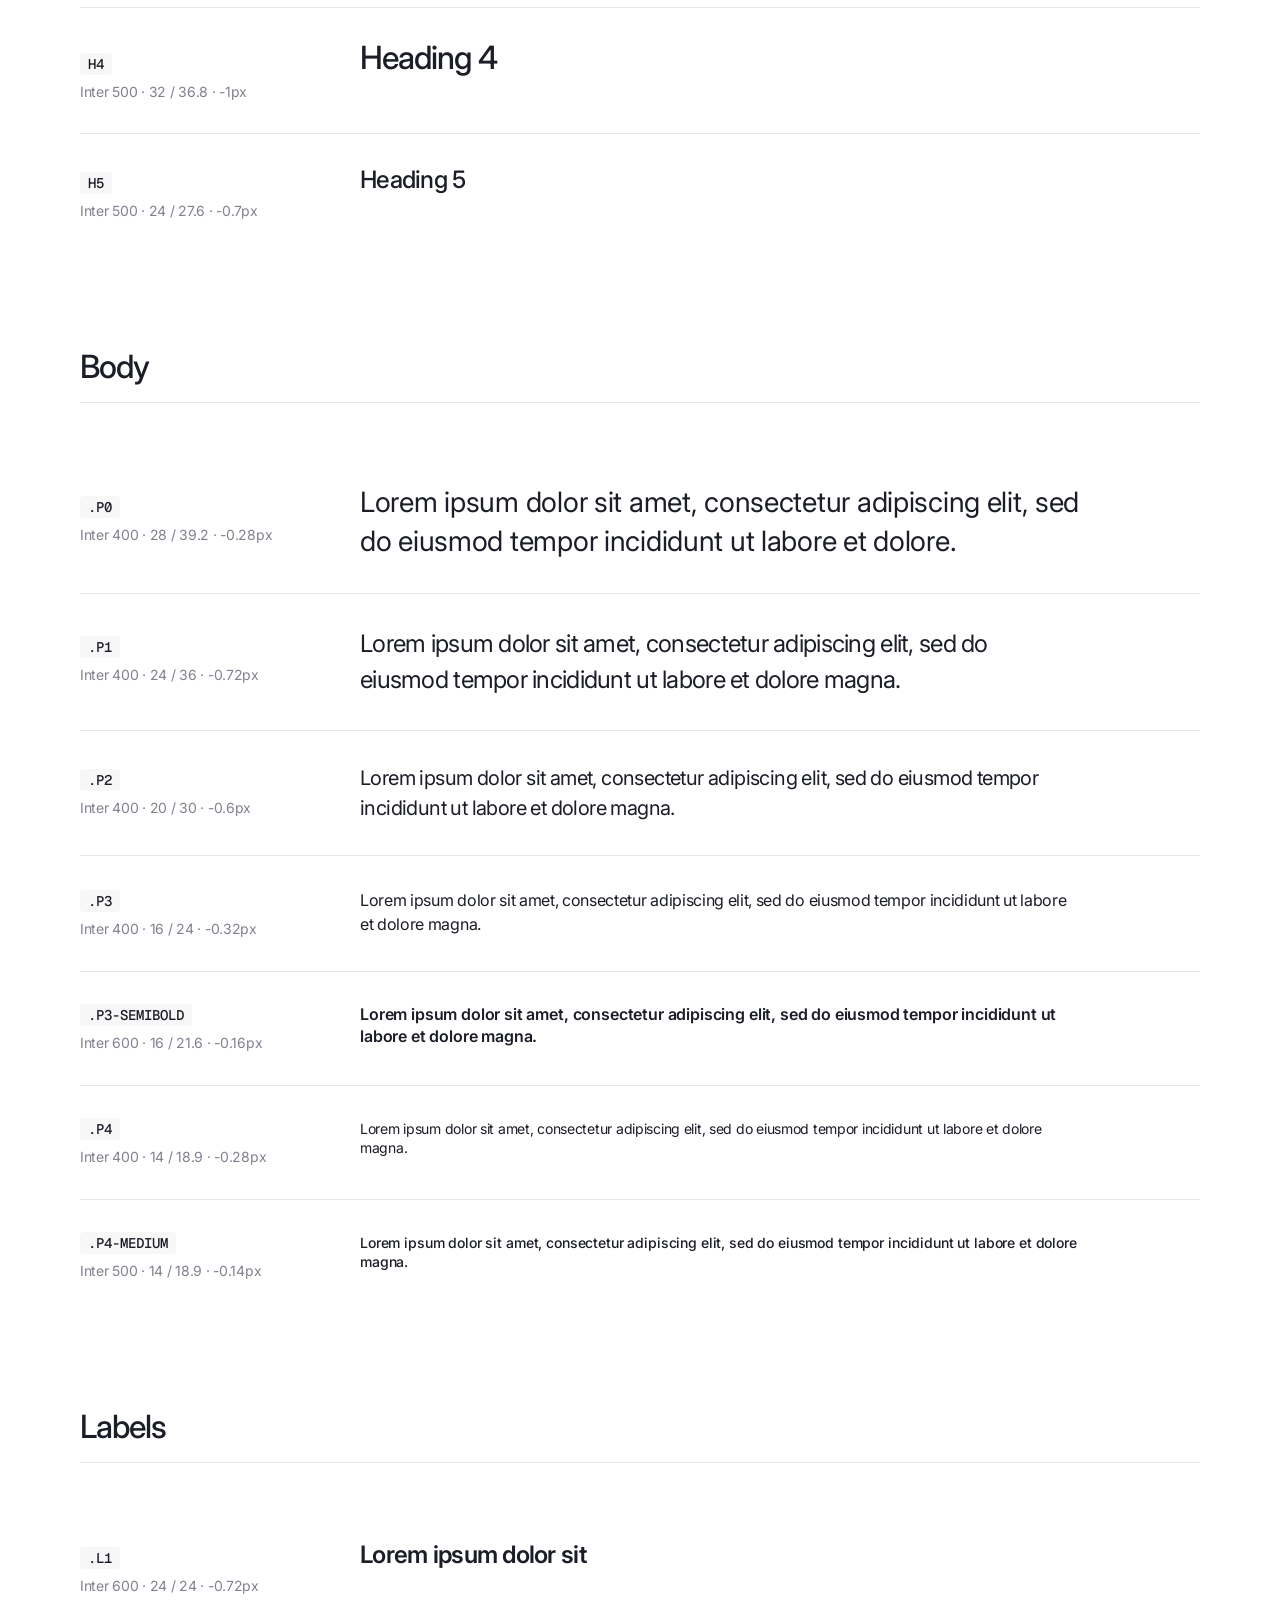
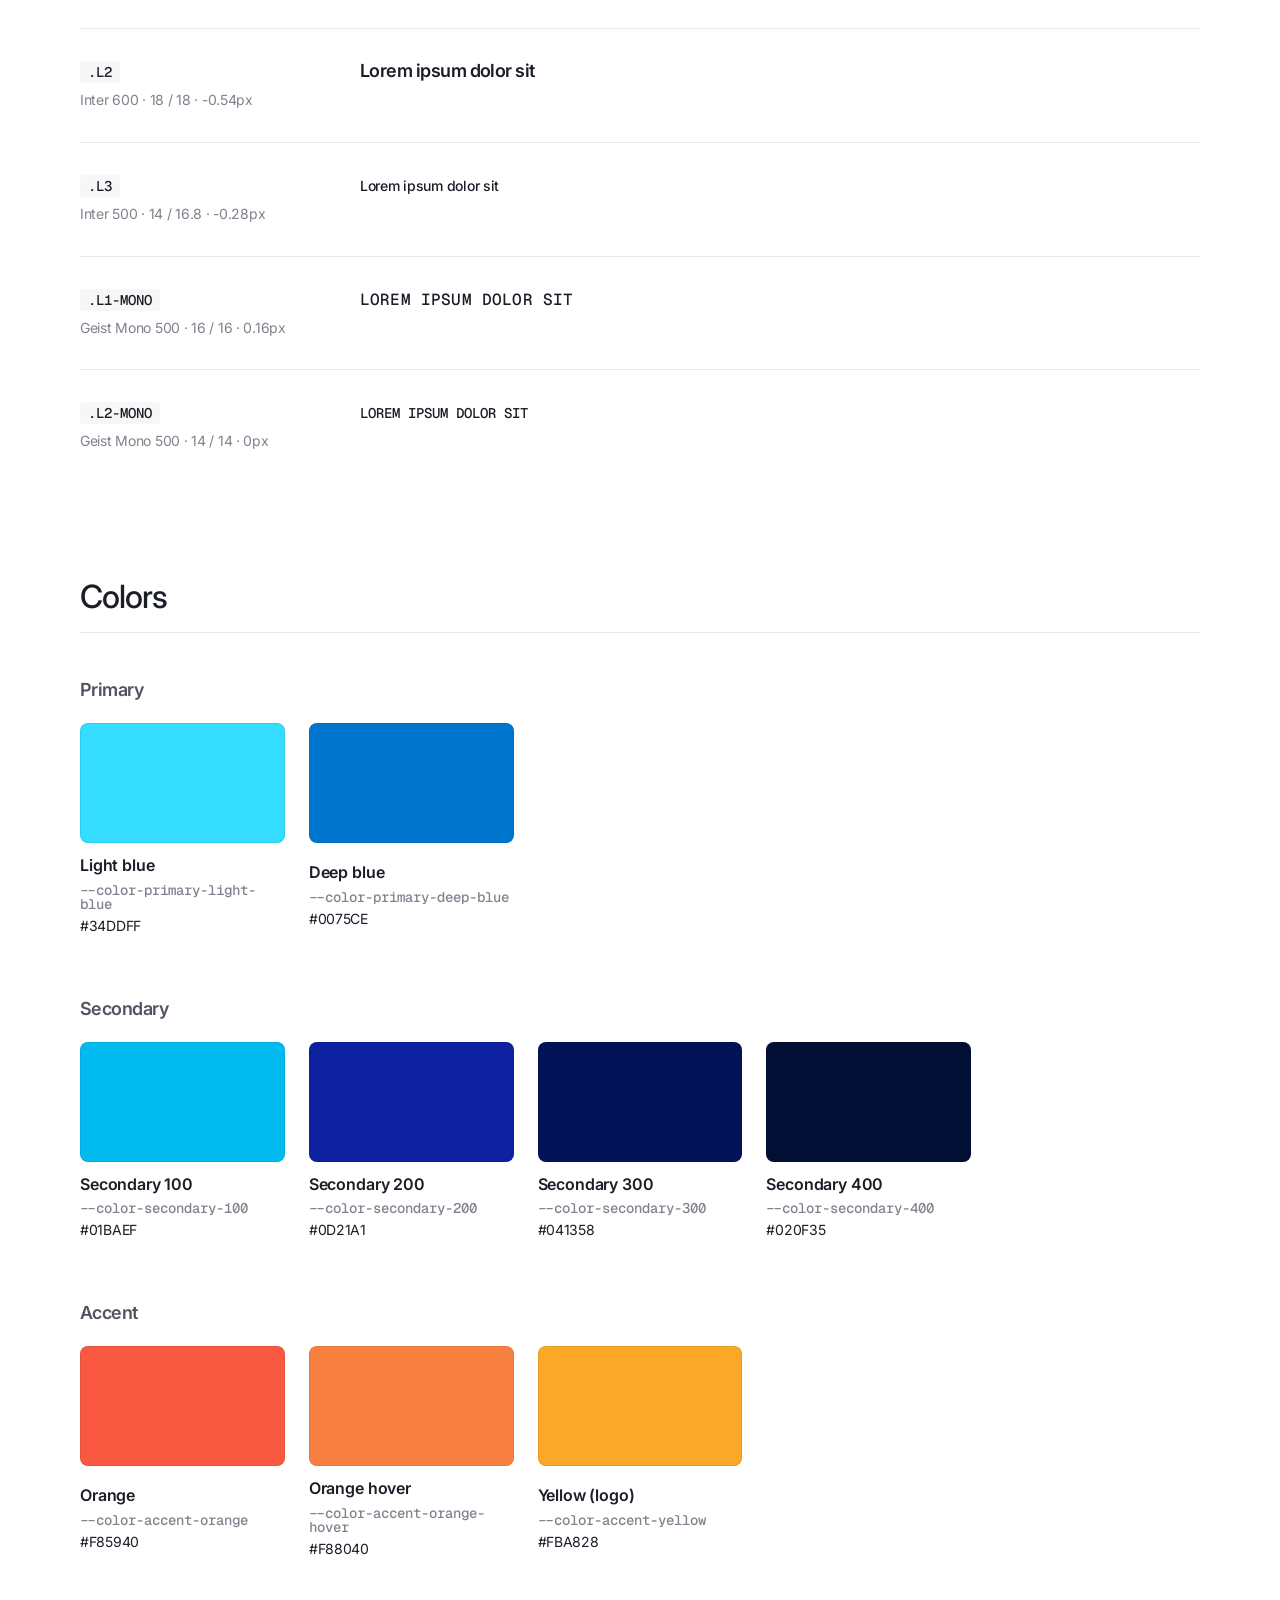
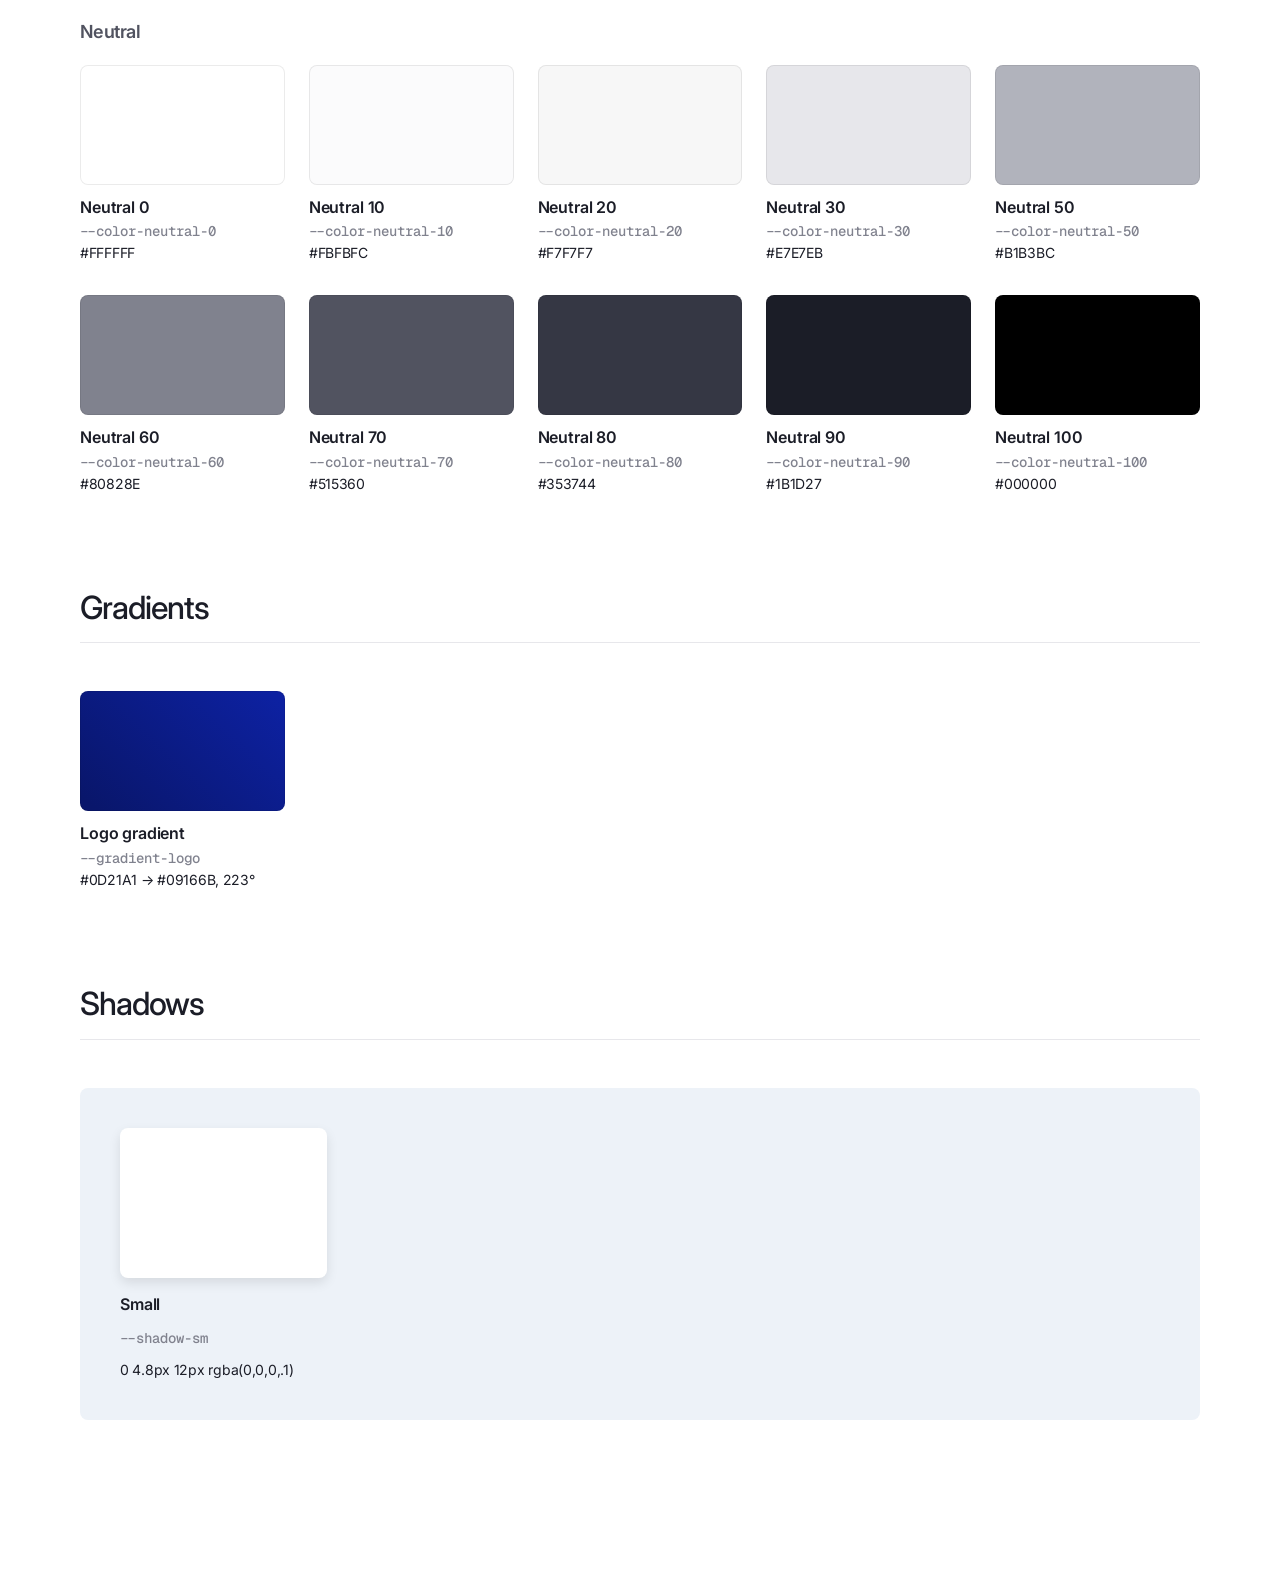
==== commit 016e50de: "Add Button, Link and Controls components from Figma Button (primary with glow, secondary, icon-only," ====
--- a/styleguide.html
+++ b/styleguide.html
@@ -12,280 +12,15 @@
   <link rel="stylesheet" href="css/tokens.css">
   <link rel="stylesheet" href="css/base.css">
 
-  <style>
-    /* Layout of this preview page only. Not part of the design system. */
-    .sg {
-      max-width: 1440px;
-      margin: 0 auto;
-      padding: 0 80px 160px;
-    }
-
-    .sg-bar {
-      position: sticky;
-      top: 0;
-      z-index: 10;
-      display: flex;
-      align-items: center;
-      justify-content: space-between;
-      gap: 16px;
-      padding: 16px 80px;
-      background: var(--color-neutral-90);
-      color: var(--color-neutral-0);
-    }
-
-    .sg-bar__scale {
-      padding: 6px 10px;
-      border-radius: 4px;
-      background: var(--color-primary-deep-blue);
-    }
-
-    .sg-hero {
-      padding: 120px 0 80px;
-    }
-
-    .sg-hero p {
-      margin-top: 16px;
-      max-width: 640px;
-      color: var(--color-neutral-70);
-    }
-
-    .sg-section {
-      padding-top: 96px;
-    }
-
-    .sg-section__title {
-      padding-bottom: 16px;
-      margin-bottom: 48px;
-      border-bottom: 1px solid var(--color-neutral-30);
-    }
-
-    .sg-section__note {
-      margin: -32px 0 40px;
-      color: var(--color-neutral-60);
-    }
-
-    /* Fonts */
-    .sg-fonts {
-      display: grid;
-      grid-template-columns: repeat(2, 1fr);
-      gap: 40px;
-    }
-
-    .sg-font {
-      overflow: hidden;
-      border: 1px solid var(--color-neutral-30);
-      border-radius: 8px;
-    }
-
-    .sg-font__sample {
-      display: flex;
-      align-items: center;
-      justify-content: center;
-      padding: 64px 24px;
-      background: var(--color-neutral-20);
-      font-size: 56px;
-      font-weight: var(--weight-medium);
-      line-height: 1;
-    }
-
-    .sg-font__info {
-      display: grid;
-      gap: 8px;
-      padding: 24px;
-    }
-
-    .sg-font__info dl {
-      display: grid;
-      grid-template-columns: auto 1fr;
-      gap: 4px 12px;
-      color: var(--color-neutral-70);
-    }
-
-    .sg-font__info dt {
-      font-weight: var(--weight-semibold);
-      color: var(--color-neutral-90);
-    }
-
-    /* Type specimens */
-    .sg-type {
-      display: grid;
-      grid-template-columns: 240px 1fr;
-      gap: 24px 40px;
-      align-items: baseline;
-      padding: 32px 0;
-      border-bottom: 1px solid var(--color-neutral-30);
-    }
-
-    .sg-type:last-child {
-      border-bottom: 0;
-    }
-
-    .sg-type__meta {
-      display: grid;
-      gap: 8px;
-    }
-
-    .sg-type__name {
-      justify-self: start;
-      padding: 4px 8px;
-      border-radius: 4px;
-      background: var(--color-neutral-20);
-      color: var(--color-neutral-90);
-    }
-
-    .sg-type__spec {
-      color: var(--color-neutral-60);
-    }
-
-    .sg-type__sample {
-      max-width: 720px;
-    }
-
-    /* Colors */
-    .sg-colors {
-      display: grid;
-      grid-template-columns: repeat(auto-fill, minmax(180px, 1fr));
-      gap: 32px 24px;
-    }
-
-    .sg-swatch {
-      display: grid;
-      gap: 12px;
-      padding: 0;
-      border: 0;
-      background: none;
-      text-align: left;
-      cursor: pointer;
-    }
-
-    .sg-swatch__chip {
-      height: 120px;
-      border-radius: 8px;
-      box-shadow: inset 0 0 0 1px rgb(0 0 0 / 0.08);
-      transition: transform 0.15s ease;
-    }
-
-    .sg-swatch:hover .sg-swatch__chip {
-      transform: translateY(-2px);
-    }
-
-    .sg-swatch:focus-visible {
-      outline: 2px solid var(--color-primary-deep-blue);
-      outline-offset: 4px;
-      border-radius: 8px;
-    }
-
-    .sg-swatch__text {
-      display: grid;
-      gap: 6px;
-    }
-
-    .sg-swatch__token {
-      color: var(--color-neutral-60);
-      text-transform: none; /* CSS variable names are case-sensitive */
-      overflow-wrap: anywhere;
-    }
-
-    .sg-group + .sg-group {
-      margin-top: 64px;
-    }
-
-    .sg-group__title {
-      margin-bottom: 24px;
-      color: var(--color-neutral-70);
-    }
-
-    /* Shadow */
-    .sg-shadow-stage {
-      padding: 40px;
-      border-radius: 8px;
-      background: #edf2f8;
-    }
-
-    .sg-shadow {
-      display: grid;
-      gap: 16px;
-      width: 207px;
-    }
-
-    .sg-shadow__box {
-      height: 150px;
-      border-radius: 8px;
-      background: var(--color-neutral-0);
-    }
-
-    /* Copy toast */
-    .sg-toast {
-      position: fixed;
-      left: 50%;
-      bottom: 32px;
-      transform: translate(-50%, 16px);
-      padding: 12px 16px;
-      border-radius: 8px;
-      background: var(--color-neutral-90);
-      color: var(--color-neutral-0);
-      opacity: 0;
-      pointer-events: none;
-      transition: opacity 0.2s ease, transform 0.2s ease;
-    }
-
-    .sg-toast.is-visible {
-      opacity: 1;
-      transform: translate(-50%, 0);
-    }
-
-    @media (max-width: 1023px) {
-      .sg,
-      .sg-bar {
-        padding-left: 40px;
-        padding-right: 40px;
-      }
-
-      .sg-type {
-        grid-template-columns: 1fr;
-        gap: 16px;
-      }
-    }
-
-    @media (max-width: 767px) {
-      .sg,
-      .sg-bar {
-        padding-left: 16px;
-        padding-right: 16px;
-      }
-
-      .sg-hero {
-        padding: 64px 0 40px;
-      }
-
-      .sg-section {
-        padding-top: 64px;
-      }
-
-      .sg-fonts {
-        grid-template-columns: 1fr;
-        gap: 24px;
-      }
-
-      .sg-font__sample {
-        font-size: 40px;
-      }
-
-      .sg-colors {
-        grid-template-columns: repeat(2, 1fr);
-        gap: 24px 16px;
-      }
-
-      .sg-shadow-stage {
-        padding: 24px;
-      }
-    }
-  </style>
+  <link rel="stylesheet" href="css/styleguide.css">
 </head>
 <body>
 
   <div class="sg-bar">
-    <span class="l3">Inbenta Style Guide</span>
+    <nav class="sg-bar__nav l3" aria-label="Style guide">
+      <a href="styleguide.html" aria-current="page">Foundations</a>
+      <a href="components.html">Components</a>
+    </nav>
     <span class="sg-bar__scale l2-mono" id="scale-label">Desktop</span>
   </div>
 
--- a/css/styleguide.css
+++ b/css/styleguide.css
@@ -0,0 +1,405 @@
+/*
+ * Layout of the preview pages (styleguide.html, components.html).
+ * Not part of the design system: never use these classes on the site.
+ */
+.sg {
+  max-width: 1440px;
+  margin: 0 auto;
+  padding: 0 80px 160px;
+}
+
+.sg-bar {
+  position: sticky;
+  top: 0;
+  z-index: 10;
+  display: flex;
+  align-items: center;
+  justify-content: space-between;
+  gap: 16px;
+  padding: 16px 80px;
+  background: var(--color-neutral-90);
+  color: var(--color-neutral-0);
+}
+
+.sg-bar__scale {
+  padding: 6px 10px;
+  border-radius: 4px;
+  background: var(--color-primary-deep-blue);
+}
+
+.sg-hero {
+  padding: 120px 0 80px;
+}
+
+.sg-hero p {
+  margin-top: 16px;
+  max-width: 640px;
+  color: var(--color-neutral-70);
+}
+
+.sg-section {
+  padding-top: 96px;
+}
+
+.sg-section__title {
+  padding-bottom: 16px;
+  margin-bottom: 48px;
+  border-bottom: 1px solid var(--color-neutral-30);
+}
+
+.sg-section__note {
+  margin: -32px 0 40px;
+  color: var(--color-neutral-60);
+}
+
+/* Fonts */
+.sg-fonts {
+  display: grid;
+  grid-template-columns: repeat(2, 1fr);
+  gap: 40px;
+}
+
+.sg-font {
+  overflow: hidden;
+  border: 1px solid var(--color-neutral-30);
+  border-radius: 8px;
+}
+
+.sg-font__sample {
+  display: flex;
+  align-items: center;
+  justify-content: center;
+  padding: 64px 24px;
+  background: var(--color-neutral-20);
+  font-size: 56px;
+  font-weight: var(--weight-medium);
+  line-height: 1;
+}
+
+.sg-font__info {
+  display: grid;
+  gap: 8px;
+  padding: 24px;
+}
+
+.sg-font__info dl {
+  display: grid;
+  grid-template-columns: auto 1fr;
+  gap: 4px 12px;
+  color: var(--color-neutral-70);
+}
+
+.sg-font__info dt {
+  font-weight: var(--weight-semibold);
+  color: var(--color-neutral-90);
+}
+
+/* Type specimens */
+.sg-type {
+  display: grid;
+  grid-template-columns: 240px 1fr;
+  gap: 24px 40px;
+  align-items: baseline;
+  padding: 32px 0;
+  border-bottom: 1px solid var(--color-neutral-30);
+}
+
+.sg-type:last-child {
+  border-bottom: 0;
+}
+
+.sg-type__meta {
+  display: grid;
+  gap: 8px;
+}
+
+.sg-type__name {
+  justify-self: start;
+  padding: 4px 8px;
+  border-radius: 4px;
+  background: var(--color-neutral-20);
+  color: var(--color-neutral-90);
+}
+
+.sg-type__spec {
+  color: var(--color-neutral-60);
+}
+
+.sg-type__sample {
+  max-width: 720px;
+}
+
+/* Colors */
+.sg-colors {
+  display: grid;
+  grid-template-columns: repeat(auto-fill, minmax(180px, 1fr));
+  gap: 32px 24px;
+}
+
+.sg-swatch {
+  display: grid;
+  gap: 12px;
+  padding: 0;
+  border: 0;
+  background: none;
+  text-align: left;
+  cursor: pointer;
+}
+
+.sg-swatch__chip {
+  height: 120px;
+  border-radius: 8px;
+  box-shadow: inset 0 0 0 1px rgb(0 0 0 / 0.08);
+  transition: transform 0.15s ease;
+}
+
+.sg-swatch:hover .sg-swatch__chip {
+  transform: translateY(-2px);
+}
+
+.sg-swatch:focus-visible {
+  outline: 2px solid var(--color-primary-deep-blue);
+  outline-offset: 4px;
+  border-radius: 8px;
+}
+
+.sg-swatch__text {
+  display: grid;
+  gap: 6px;
+}
+
+.sg-swatch__token {
+  color: var(--color-neutral-60);
+  text-transform: none; /* CSS variable names are case-sensitive */
+  overflow-wrap: anywhere;
+}
+
+.sg-group + .sg-group {
+  margin-top: 64px;
+}
+
+.sg-group__title {
+  margin-bottom: 24px;
+  color: var(--color-neutral-70);
+}
+
+/* Shadow */
+.sg-shadow-stage {
+  padding: 40px;
+  border-radius: 8px;
+  background: #edf2f8;
+}
+
+.sg-shadow {
+  display: grid;
+  gap: 16px;
+  width: 207px;
+}
+
+.sg-shadow__box {
+  height: 150px;
+  border-radius: 8px;
+  background: var(--color-neutral-0);
+}
+
+/* Copy toast */
+.sg-toast {
+  position: fixed;
+  left: 50%;
+  bottom: 32px;
+  transform: translate(-50%, 16px);
+  padding: 12px 16px;
+  border-radius: 8px;
+  background: var(--color-neutral-90);
+  color: var(--color-neutral-0);
+  opacity: 0;
+  pointer-events: none;
+  transition: opacity 0.2s ease, transform 0.2s ease;
+}
+
+.sg-toast.is-visible {
+  opacity: 1;
+  transform: translate(-50%, 0);
+}
+
+@media (max-width: 1023px) {
+  .sg,
+  .sg-bar {
+    padding-left: 40px;
+    padding-right: 40px;
+  }
+
+  .sg-type {
+    grid-template-columns: 1fr;
+    gap: 16px;
+  }
+}
+
+@media (max-width: 767px) {
+  .sg,
+  .sg-bar {
+    padding-left: 16px;
+    padding-right: 16px;
+  }
+
+  .sg-hero {
+    padding: 64px 0 40px;
+  }
+
+  .sg-section {
+    padding-top: 64px;
+  }
+
+  .sg-fonts {
+    grid-template-columns: 1fr;
+    gap: 24px;
+  }
+
+  .sg-font__sample {
+    font-size: 40px;
+  }
+
+  .sg-colors {
+    grid-template-columns: repeat(2, 1fr);
+    gap: 24px 16px;
+  }
+
+  .sg-shadow-stage {
+    padding: 24px;
+  }
+}
+
+/* Top bar navigation */
+.sg-bar__nav {
+  display: flex;
+  align-items: center;
+  gap: 24px;
+}
+
+.sg-bar__nav a {
+  color: var(--color-neutral-50);
+  text-decoration: none;
+}
+
+.sg-bar__nav a:hover,
+.sg-bar__nav a[aria-current="page"] {
+  color: var(--color-neutral-0);
+}
+
+/* Component state tables: name | enabled | hover */
+.sg-states__head,
+.sg-states__row {
+  display: grid;
+  grid-template-columns: 220px 1fr 1fr;
+  gap: 40px;
+  align-items: center;
+}
+
+.sg-states__head {
+  padding-bottom: 16px;
+  color: var(--color-neutral-60);
+}
+
+.sg-states__row {
+  padding: 40px 0;
+  border-top: 1px solid var(--color-neutral-30);
+}
+
+.sg-states__name {
+  display: grid;
+  gap: 6px;
+}
+
+.sg-states__name code {
+  color: var(--color-neutral-60);
+  overflow-wrap: anywhere;
+}
+
+.sg-states__cell {
+  display: flex;
+  flex-wrap: wrap;
+  align-items: center;
+  gap: 24px;
+}
+
+.sg-states__cell::before {
+  content: attr(data-state);
+  display: none;
+  width: 100%;
+  color: var(--color-neutral-60);
+}
+
+.sg-stage {
+  padding: 8px 40px;
+  border-radius: 8px;
+}
+
+.sg-stage--dark {
+  background: var(--color-secondary-400);
+  color: var(--color-neutral-0);
+}
+
+.sg-stage--dark .sg-states__head,
+.sg-stage--dark .sg-states__name code,
+.sg-stage--dark .sg-states__cell::before {
+  color: var(--color-neutral-50);
+}
+
+.sg-stage--dark .sg-states__row {
+  border-color: rgb(255 255 255 / 0.12);
+}
+
+.sg-stage--dark .sg-states__head {
+  padding-top: 32px;
+}
+
+.sg-subtitle {
+  margin: 64px 0 24px;
+  color: var(--color-neutral-70);
+}
+
+@media (max-width: 1023px) {
+  .sg-states__head,
+  .sg-states__row {
+    grid-template-columns: 160px 1fr 1fr;
+    gap: 24px;
+  }
+}
+
+@media (max-width: 767px) {
+  .sg-states__head {
+    display: none;
+  }
+
+  .sg-states__row {
+    grid-template-columns: 1fr;
+    gap: 20px;
+    padding: 32px 0;
+  }
+
+  .sg-states__cell::before {
+    display: block;
+  }
+
+  .sg-stage {
+    padding: 8px 16px;
+  }
+
+  .sg-bar__nav {
+    gap: 16px;
+  }
+}
+
+/* A single tab shown on its own, without the tab bar frame and marks */
+.sg-tab-solo {
+  width: 100%;
+}
+
+.sg-tab-solo .tab {
+  width: 100%;
+}
+
+.sg-tab-solo .tab::before,
+.sg-tab-solo .tab::after {
+  display: none;
+}
